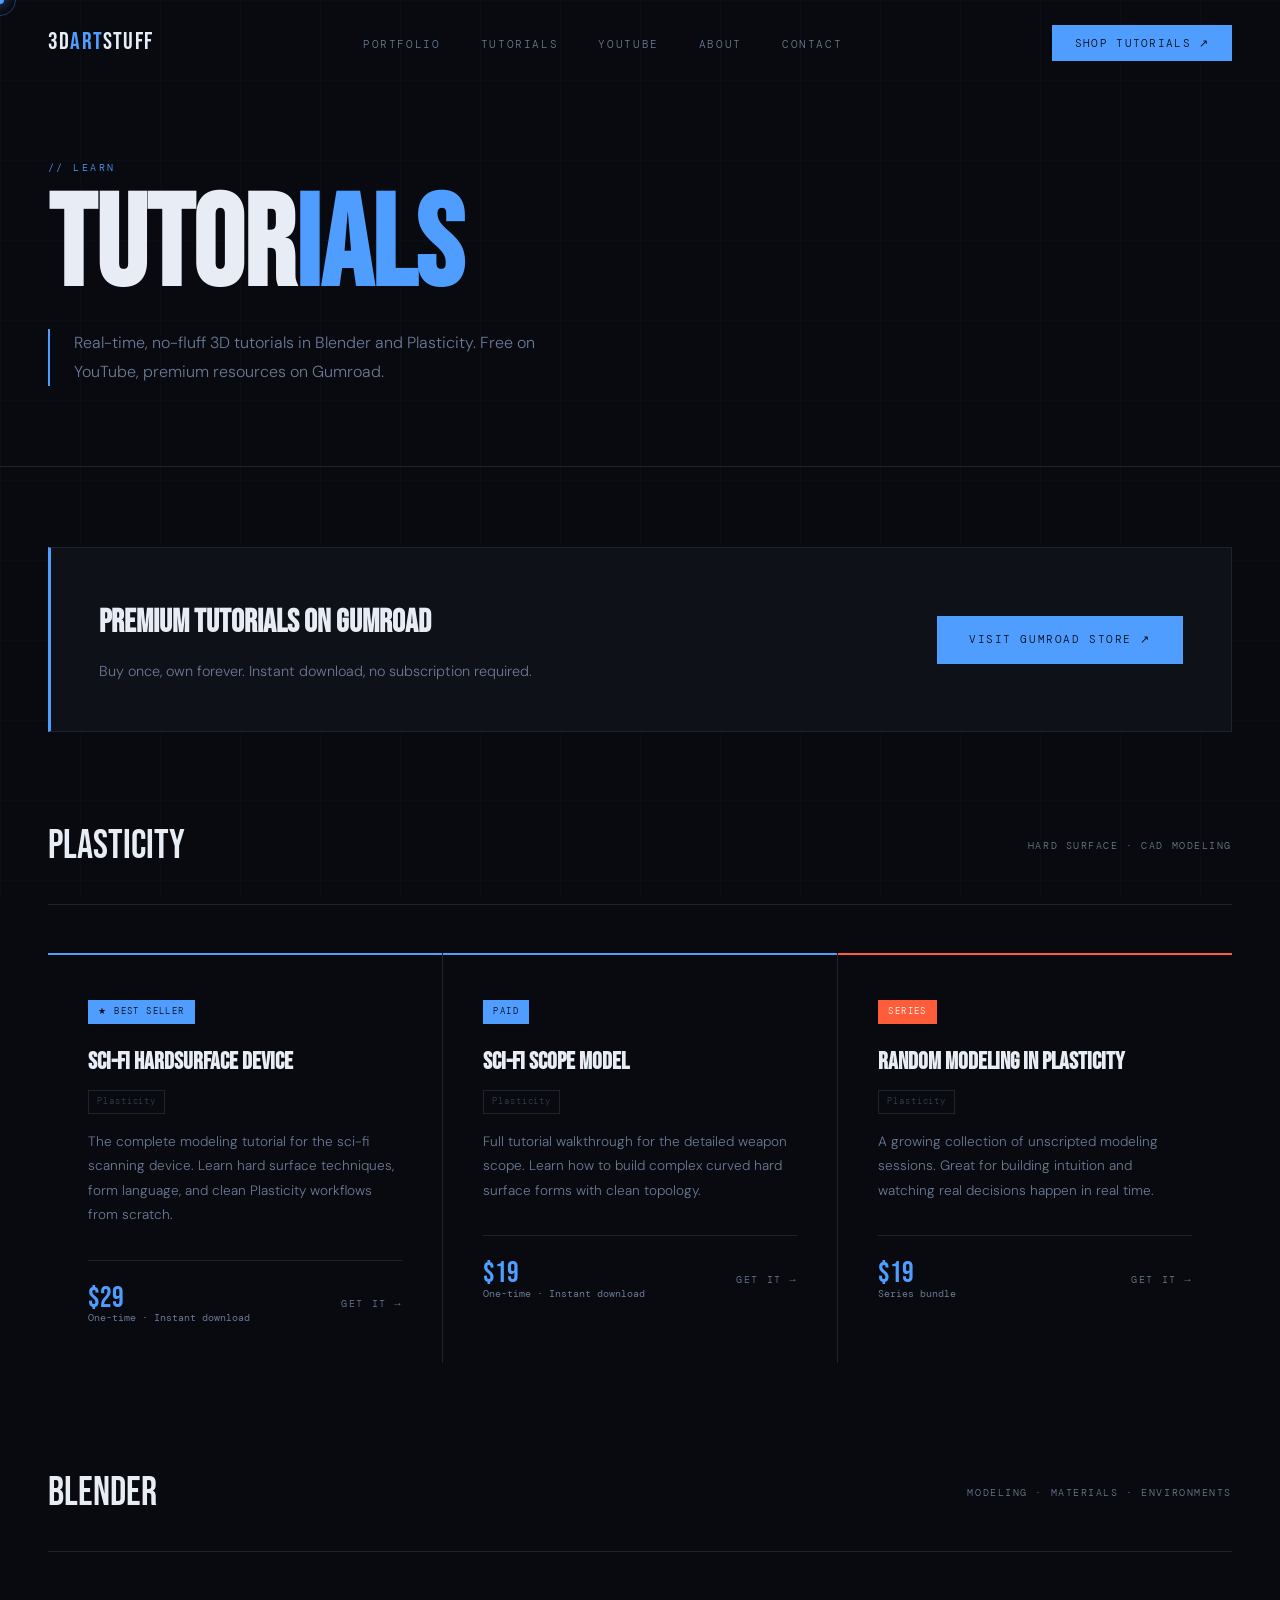
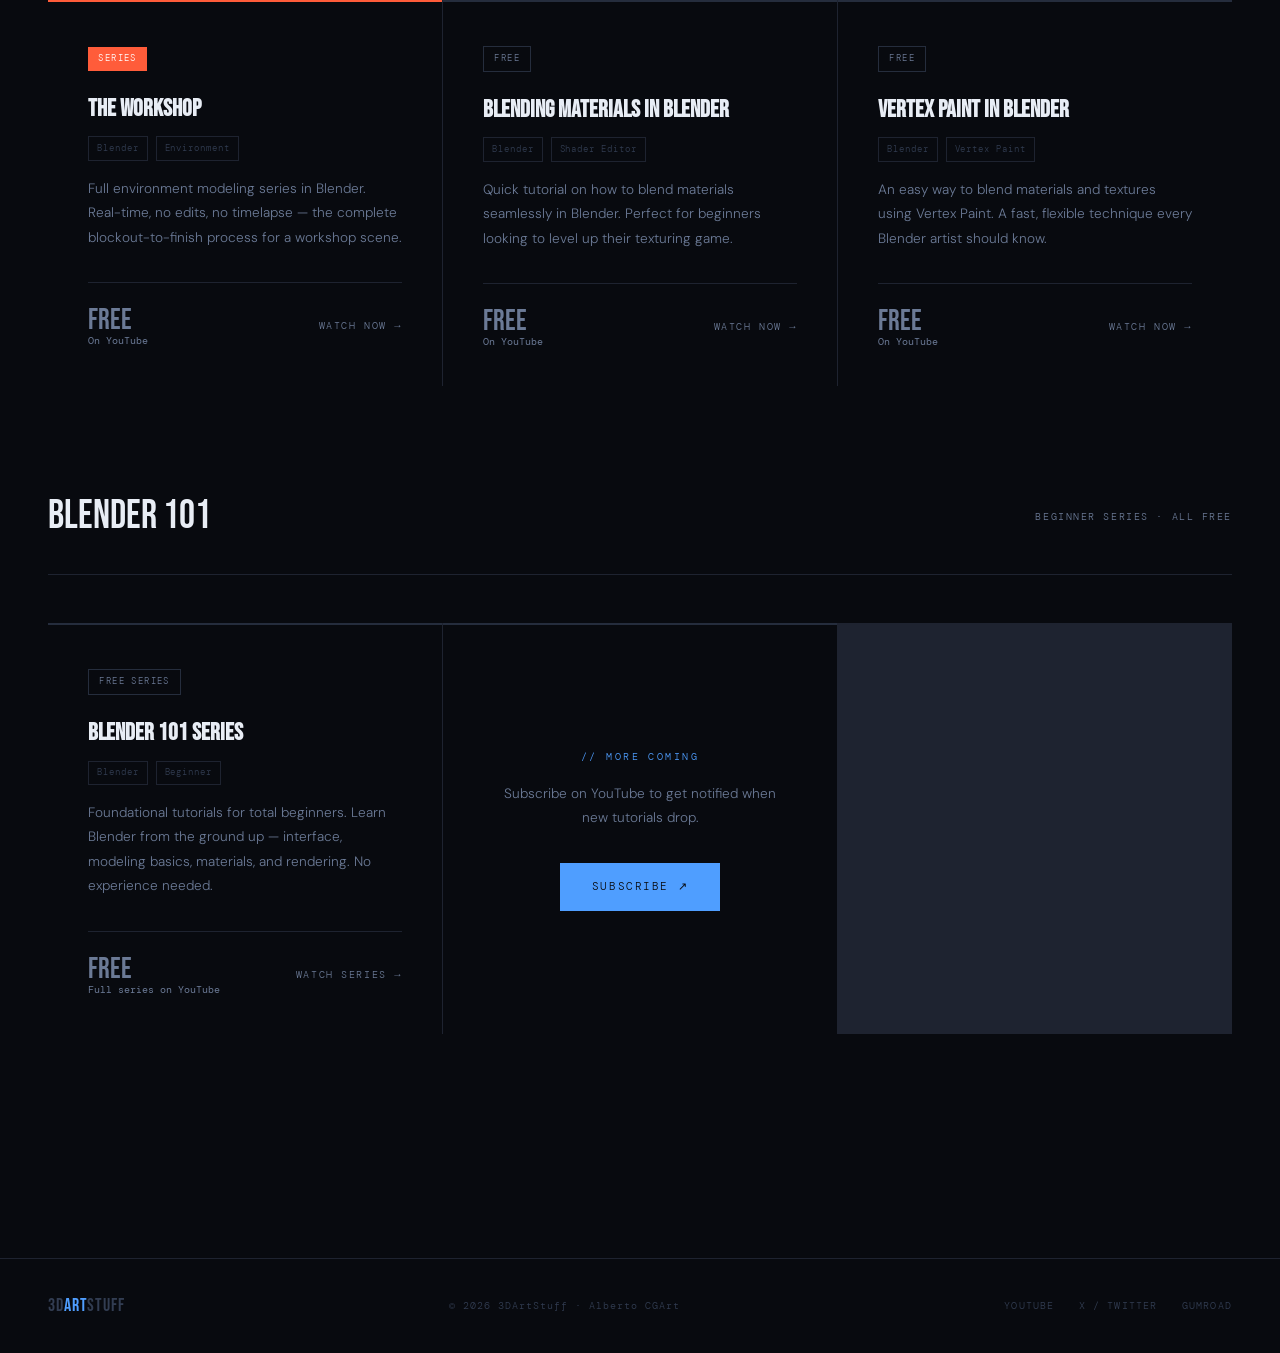
==== tutorials.html @ d5c93e33 "Add shared css, js and new pages" ====
<!DOCTYPE html>
<html lang="en">
<head>
  <meta charset="UTF-8" />
  <meta name="viewport" content="width=device-width, initial-scale=1.0"/>
  <title>Tutorials — 3DArtStuff</title>
  <meta name="description" content="Hard surface 3D tutorials in Blender and Plasticity by Alberto CGArt. Free and premium resources.">
  <link rel="preconnect" href="https://fonts.googleapis.com">
  <link href="https://fonts.googleapis.com/css2?family=Bebas+Neue&family=DM+Mono:wght@300;400;500&family=DM+Sans:ital,wght@0,300;0,400;0,500;1,300&display=swap" rel="stylesheet">
  <link rel="stylesheet" href="shared.css">
  <style>
    .tutorials-page { padding: 5rem 3rem 8rem; position: relative; z-index: 1; }

    .tut-section { margin-bottom: 6rem; }
    .tut-section-header {
      display: flex; align-items: center; justify-content: space-between;
      margin-bottom: 3rem;
      padding-bottom: 1.5rem;
      border-bottom: 1px solid var(--border);
    }
    .tut-section-title { font-family: var(--font-display); font-size: 2.5rem; color: var(--text); }
    .tut-section-sub { font-family: var(--font-mono); font-size: 0.65rem; letter-spacing: 0.15em; text-transform: uppercase; color: var(--text-muted); }

    .tut-grid {
      display: grid;
      grid-template-columns: repeat(3, 1fr);
      gap: 1px; background: var(--border);
    }
    .tut-card {
      background: var(--bg); padding: 2.5rem;
      position: relative; transition: background 0.2s;
      border-top: 2px solid transparent;
    }
    .tut-card:hover { background: var(--surface); }
    .tut-card.paid { border-top-color: var(--accent); }
    .tut-card.free-card { border-top-color: var(--border2); }
    .tut-card.series { border-top-color: var(--hot); }

    .t-badge { display: inline-flex; align-items: center; gap: 0.4rem; font-family: var(--font-mono); font-size: 0.58rem; letter-spacing: 0.15em; text-transform: uppercase; padding: 0.25rem 0.65rem; margin-bottom: 1.5rem; }
    .t-badge.paid-b { background: var(--accent); color: var(--bg); }
    .t-badge.free-b { border: 1px solid var(--border2); color: var(--text-muted); }
    .t-badge.series-b { background: var(--hot); color: #fff; }
    .t-badge.new-b { background: var(--surface2); color: var(--accent); border: 1px solid var(--accent); }

    .t-title { font-family: var(--font-display); font-size: 1.5rem; color: var(--text); line-height: 1.2; margin-bottom: 0.8rem; }
    .t-tools { display: flex; gap: 0.5rem; flex-wrap: wrap; margin-bottom: 1rem; }
    .t-tool { font-family: var(--font-mono); font-size: 0.58rem; letter-spacing: 0.1em; color: var(--text-dim); border: 1px solid var(--border); padding: 0.2rem 0.5rem; }
    .t-desc { font-size: 0.85rem; color: var(--text-muted); line-height: 1.8; margin-bottom: 2rem; }
    .t-footer { display: flex; align-items: center; justify-content: space-between; padding-top: 1.5rem; border-top: 1px solid var(--border); }
    .t-price { font-family: var(--font-display); font-size: 1.8rem; color: var(--accent); line-height: 1; }
    .t-price small { font-family: var(--font-mono); font-size: 0.6rem; color: var(--text-muted); display: block; font-weight: 400; }
    .t-price.free-price { color: var(--text-muted); }
    .t-link { font-family: var(--font-mono); font-size: 0.65rem; letter-spacing: 0.15em; text-transform: uppercase; color: var(--text-muted); text-decoration: none; transition: color 0.2s; }
    .t-link:hover { color: var(--accent); }

    /* Gumroad CTA banner */
    .gumroad-banner {
      background: var(--surface);
      border: 1px solid var(--border);
      border-left: 3px solid var(--accent);
      padding: 3rem;
      display: flex; align-items: center; justify-content: space-between;
      margin-bottom: 5rem;
      gap: 2rem;
    }
    .gumroad-banner-text h3 { font-family: var(--font-display); font-size: 2rem; color: var(--text); margin-bottom: 0.5rem; }
    .gumroad-banner-text p { font-size: 0.9rem; color: var(--text-muted); }

    @media (max-width: 900px) {
      .tutorials-page { padding: 3rem 1.5rem 5rem; }
      .tut-grid { grid-template-columns: 1fr; }
      .gumroad-banner { flex-direction: column; }
      .tut-section-header { flex-direction: column; align-items: flex-start; gap: 0.5rem; }
    }
  </style>
</head>
<body>
  <div class="cursor" id="cursor"></div>
  <div class="cursor-ring" id="cursorRing"></div>

  <div class="page-hero">
    <p class="section-tag">Learn</p>
    <h1 class="page-hero-title">Tutor<span>ials</span></h1>
    <p class="page-hero-desc">Real-time, no-fluff 3D tutorials in Blender and Plasticity. Free on YouTube, premium resources on Gumroad.</p>
  </div>

  <div class="tutorials-page">

    <!-- Gumroad Banner -->
    <div class="gumroad-banner reveal">
      <div class="gumroad-banner-text">
        <h3>Premium Tutorials on Gumroad</h3>
        <p>Buy once, own forever. Instant download, no subscription required.</p>
      </div>
      <a href="https://albertocgart.gumroad.com" target="_blank" class="btn-primary">Visit Gumroad Store ↗</a>
    </div>

    <!-- PLASTICITY -->
    <div class="tut-section">
      <div class="tut-section-header reveal">
        <span class="tut-section-title">Plasticity</span>
        <span class="tut-section-sub">Hard Surface · CAD Modeling</span>
      </div>
      <div class="tut-grid">
        <div class="tut-card paid reveal">
          <span class="t-badge paid-b">★ Best Seller</span>
          <h3 class="t-title">Sci-Fi HardSurface Device</h3>
          <div class="t-tools"><span class="t-tool">Plasticity</span></div>
          <p class="t-desc">The complete modeling tutorial for the sci-fi scanning device. Learn hard surface techniques, form language, and clean Plasticity workflows from scratch.</p>
          <div class="t-footer">
            <div class="t-price">$29<small>One-time · Instant download</small></div>
            <a href="https://albertocgart.gumroad.com" target="_blank" class="t-link">Get it →</a>
          </div>
        </div>
        <div class="tut-card paid reveal">
          <span class="t-badge paid-b">Paid</span>
          <h3 class="t-title">Sci-Fi Scope Model</h3>
          <div class="t-tools"><span class="t-tool">Plasticity</span></div>
          <p class="t-desc">Full tutorial walkthrough for the detailed weapon scope. Learn how to build complex curved hard surface forms with clean topology.</p>
          <div class="t-footer">
            <div class="t-price">$19<small>One-time · Instant download</small></div>
            <a href="https://albertocgart.gumroad.com" target="_blank" class="t-link">Get it →</a>
          </div>
        </div>
        <div class="tut-card series reveal">
          <span class="t-badge series-b">Series</span>
          <h3 class="t-title">Random Modeling in Plasticity</h3>
          <div class="t-tools"><span class="t-tool">Plasticity</span></div>
          <p class="t-desc">A growing collection of unscripted modeling sessions. Great for building intuition and watching real decisions happen in real time.</p>
          <div class="t-footer">
            <div class="t-price">$19<small>Series bundle</small></div>
            <a href="https://albertocgart.gumroad.com" target="_blank" class="t-link">Get it →</a>
          </div>
        </div>
      </div>
    </div>

    <!-- BLENDER -->
    <div class="tut-section">
      <div class="tut-section-header reveal">
        <span class="tut-section-title">Blender</span>
        <span class="tut-section-sub">Modeling · Materials · Environments</span>
      </div>
      <div class="tut-grid">
        <div class="tut-card series reveal">
          <span class="t-badge series-b">Series</span>
          <h3 class="t-title">The Workshop</h3>
          <div class="t-tools"><span class="t-tool">Blender</span><span class="t-tool">Environment</span></div>
          <p class="t-desc">Full environment modeling series in Blender. Real-time, no edits, no timelapse — the complete blockout-to-finish process for a workshop scene.</p>
          <div class="t-footer">
            <div class="t-price free-price">Free<small>On YouTube</small></div>
            <a href="https://www.youtube.com/@AlbertoCGArt" target="_blank" class="t-link">Watch Now →</a>
          </div>
        </div>
        <div class="tut-card free-card reveal">
          <span class="t-badge free-b">Free</span>
          <h3 class="t-title">Blending Materials in Blender</h3>
          <div class="t-tools"><span class="t-tool">Blender</span><span class="t-tool">Shader Editor</span></div>
          <p class="t-desc">Quick tutorial on how to blend materials seamlessly in Blender. Perfect for beginners looking to level up their texturing game.</p>
          <div class="t-footer">
            <div class="t-price free-price">Free<small>On YouTube</small></div>
            <a href="https://www.youtube.com/@AlbertoCGArt" target="_blank" class="t-link">Watch Now →</a>
          </div>
        </div>
        <div class="tut-card free-card reveal">
          <span class="t-badge free-b">Free</span>
          <h3 class="t-title">Vertex Paint in Blender</h3>
          <div class="t-tools"><span class="t-tool">Blender</span><span class="t-tool">Vertex Paint</span></div>
          <p class="t-desc">An easy way to blend materials and textures using Vertex Paint. A fast, flexible technique every Blender artist should know.</p>
          <div class="t-footer">
            <div class="t-price free-price">Free<small>On YouTube</small></div>
            <a href="https://www.youtube.com/@AlbertoCGArt" target="_blank" class="t-link">Watch Now →</a>
          </div>
        </div>
      </div>
    </div>

    <!-- BLENDER 101 -->
    <div class="tut-section">
      <div class="tut-section-header reveal">
        <span class="tut-section-title">Blender 101</span>
        <span class="tut-section-sub">Beginner Series · All Free</span>
      </div>
      <div class="tut-grid">
        <div class="tut-card free-card reveal">
          <span class="t-badge free-b">Free Series</span>
          <h3 class="t-title">Blender 101 Series</h3>
          <div class="t-tools"><span class="t-tool">Blender</span><span class="t-tool">Beginner</span></div>
          <p class="t-desc">Foundational tutorials for total beginners. Learn Blender from the ground up — interface, modeling basics, materials, and rendering. No experience needed.</p>
          <div class="t-footer">
            <div class="t-price free-price">Free<small>Full series on YouTube</small></div>
            <a href="https://www.youtube.com/@AlbertoCGArt" target="_blank" class="t-link">Watch Series →</a>
          </div>
        </div>
        <div class="tut-card free-card reveal" style="display:flex;flex-direction:column;justify-content:center;align-items:center;text-align:center;padding:3rem;">
          <p class="section-tag" style="margin-bottom:1rem;">More coming</p>
          <p style="font-size:0.85rem;color:var(--text-muted);line-height:1.8;margin-bottom:2rem;">Subscribe on YouTube to get notified when new tutorials drop.</p>
          <a href="https://www.youtube.com/@AlbertoCGArt" target="_blank" class="btn-primary">Subscribe ↗</a>
        </div>
        <div class="tut-card free-card reveal" style="display:flex;flex-direction:column;justify-content:center;align-items:center;text-align:center;padding:3rem;">
          <p class="section-tag" style="margin-bottom:1rem;">Premium Resources</p>
          <p style="font-size:0.85rem;color:var(--text-muted);line-height:1.8;margin-bottom:2rem;">Buy once, own forever. All premium tutorials live on Gumroad.</p>
          <a href="https://albertocgart.gumroad.com" target="_blank" class="btn-ghost">Shop Gumroad ↗</a>
        </div>
      </div>
    </div>

  </div>

  <script src="shared.js"></script>
</body>
</html>
---- shared.css ----
*, *::before, *::after { box-sizing: border-box; margin: 0; padding: 0; }

:root {
  --bg: #080a0f;
  --surface: #0e1118;
  --surface2: #141820;
  --border: #1e2330;
  --border2: #252d3d;
  --accent: #4f9eff;
  --accent2: #2a7de0;
  --accent-glow: rgba(79,158,255,0.15);
  --hot: #ff5c3a;
  --text: #e8edf5;
  --text-muted: #6b7a96;
  --text-dim: #323d52;
  --font-display: 'Bebas Neue', 'Arial Black', sans-serif;
  --font-mono: 'DM Mono', monospace;
  --font-body: 'DM Sans', sans-serif;
}

html { scroll-behavior: smooth; }

body {
  background: var(--bg);
  color: var(--text);
  font-family: var(--font-body);
  font-weight: 300;
  line-height: 1.7;
  overflow-x: hidden;
  cursor: none;
}

/* Cursor */
.cursor {
  width: 8px; height: 8px;
  background: var(--accent);
  border-radius: 50%;
  position: fixed; pointer-events: none;
  z-index: 9999;
  transform: translate(-50%, -50%);
  box-shadow: 0 0 12px var(--accent);
}
.cursor-ring {
  width: 32px; height: 32px;
  border: 1px solid rgba(79,158,255,0.35);
  border-radius: 50%;
  position: fixed; pointer-events: none;
  z-index: 9998;
  transform: translate(-50%, -50%);
  transition: left 0.1s ease, top 0.1s ease;
}

/* Grid bg */
body::after {
  content: '';
  position: fixed; inset: 0;
  background-image:
    linear-gradient(rgba(79,158,255,0.03) 1px, transparent 1px),
    linear-gradient(90deg, rgba(79,158,255,0.03) 1px, transparent 1px);
  background-size: 80px 80px;
  pointer-events: none; z-index: 0;
}

/* NAV */
nav {
  position: fixed; top: 0; left: 0; right: 0; z-index: 100;
  display: flex; align-items: center; justify-content: space-between;
  padding: 1.4rem 3rem;
  transition: background 0.3s, border-color 0.3s;
  border-bottom: 1px solid transparent;
}
nav.scrolled {
  background: rgba(8,10,15,0.9);
  backdrop-filter: blur(20px);
  border-color: var(--border);
}
.nav-logo {
  font-family: var(--font-display);
  font-size: 1.5rem;
  letter-spacing: 0.05em;
  color: var(--text);
  text-decoration: none;
}
.nav-logo span { color: var(--accent); }
.nav-links { display: flex; gap: 2.5rem; list-style: none; }
.nav-links a {
  font-family: var(--font-mono);
  font-size: 0.68rem;
  letter-spacing: 0.15em;
  text-transform: uppercase;
  color: var(--text-muted);
  text-decoration: none;
  transition: color 0.2s;
}
.nav-links a:hover { color: var(--accent); }
.nav-cta {
  font-family: var(--font-mono);
  font-size: 0.68rem;
  letter-spacing: 0.12em;
  text-transform: uppercase;
  color: var(--bg);
  background: var(--accent);
  padding: 0.55rem 1.4rem;
  text-decoration: none;
  transition: background 0.2s, box-shadow 0.2s;
}
.nav-cta:hover { background: var(--accent2); box-shadow: 0 0 20px var(--accent-glow); }

/* FOOTER */
footer {
  padding: 2rem 3rem;
  display: flex;
  align-items: center;
  justify-content: space-between;
  border-top: 1px solid var(--border);
  position: relative; z-index: 1;
}
.footer-brand {
  font-family: var(--font-display);
  font-size: 1.1rem;
  color: var(--text-dim);
  letter-spacing: 0.05em;
}
.footer-brand span { color: var(--accent); }
.footer-copy {
  font-family: var(--font-mono);
  font-size: 0.62rem;
  letter-spacing: 0.1em;
  color: var(--text-dim);
}
.footer-socials { display: flex; gap: 1.5rem; }
.footer-social {
  font-family: var(--font-mono);
  font-size: 0.62rem;
  letter-spacing: 0.12em;
  text-transform: uppercase;
  color: var(--text-dim);
  text-decoration: none;
  transition: color 0.2s;
}
.footer-social:hover { color: var(--accent); }

/* SHARED BUTTONS */
.btn-primary {
  display: inline-block;
  font-family: var(--font-mono);
  font-size: 0.7rem;
  letter-spacing: 0.14em;
  text-transform: uppercase;
  color: var(--bg);
  background: var(--accent);
  padding: 0.9rem 2rem;
  text-decoration: none;
  transition: background 0.2s, box-shadow 0.2s;
  cursor: none;
}
.btn-primary:hover { background: var(--accent2); box-shadow: 0 0 24px var(--accent-glow); }
.btn-ghost {
  display: inline-block;
  font-family: var(--font-mono);
  font-size: 0.7rem;
  letter-spacing: 0.14em;
  text-transform: uppercase;
  color: var(--text-muted);
  border: 1px solid var(--border2);
  padding: 0.9rem 2rem;
  text-decoration: none;
  transition: border-color 0.2s, color 0.2s;
  cursor: none;
}
.btn-ghost:hover { border-color: var(--accent); color: var(--accent); }

/* SHARED SECTION LABELS */
.section-tag {
  font-family: var(--font-mono);
  font-size: 0.62rem;
  letter-spacing: 0.25em;
  text-transform: uppercase;
  color: var(--accent);
  margin-bottom: 0.8rem;
}
.section-tag::before { content: '// '; }
.section-heading {
  font-family: var(--font-display);
  font-size: clamp(3rem, 6vw, 6rem);
  line-height: 0.9;
  color: var(--text);
  margin-bottom: 1rem;
}

/* PAGE HERO (inner pages) */
.page-hero {
  padding: 10rem 3rem 5rem;
  border-bottom: 1px solid var(--border);
  position: relative; z-index: 1;
}
.page-hero-title {
  font-family: var(--font-display);
  font-size: clamp(4rem, 10vw, 10rem);
  line-height: 0.9;
  color: var(--text);
  margin-bottom: 1.5rem;
}
.page-hero-title span { color: var(--accent); }
.page-hero-desc {
  font-size: 1rem;
  color: var(--text-muted);
  max-width: 500px;
  line-height: 1.8;
  border-left: 2px solid var(--accent);
  padding-left: 1.5rem;
}

/* REVEAL */
.reveal {
  opacity: 0; transform: translateY(24px);
  transition: opacity 0.65s ease, transform 0.65s ease;
}
.reveal.visible { opacity: 1; transform: none; }

/* RESPONSIVE */
@media (max-width: 900px) {
  nav { padding: 1.2rem 1.5rem; }
  .nav-links { display: none; }
  footer { padding: 1.5rem; flex-direction: column; gap: 1rem; text-align: center; }
  .page-hero { padding: 8rem 1.5rem 3rem; }
}
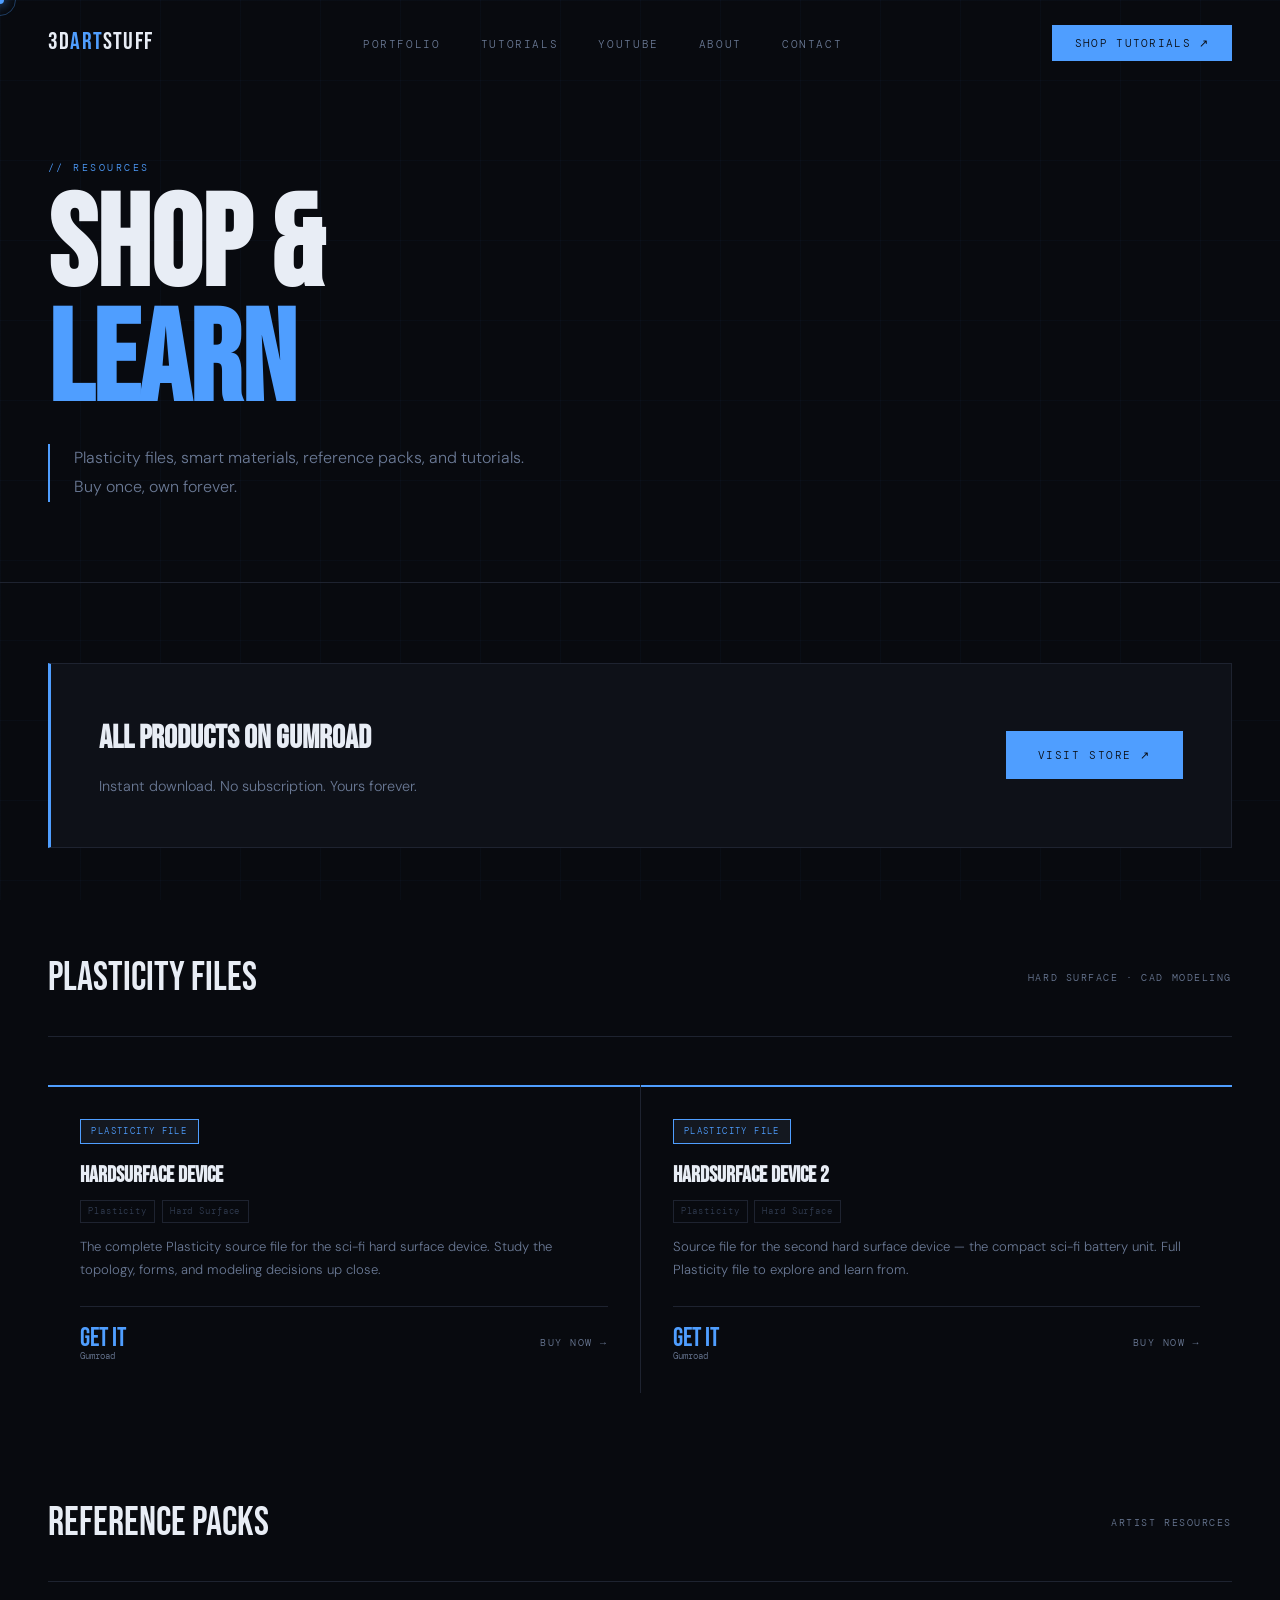
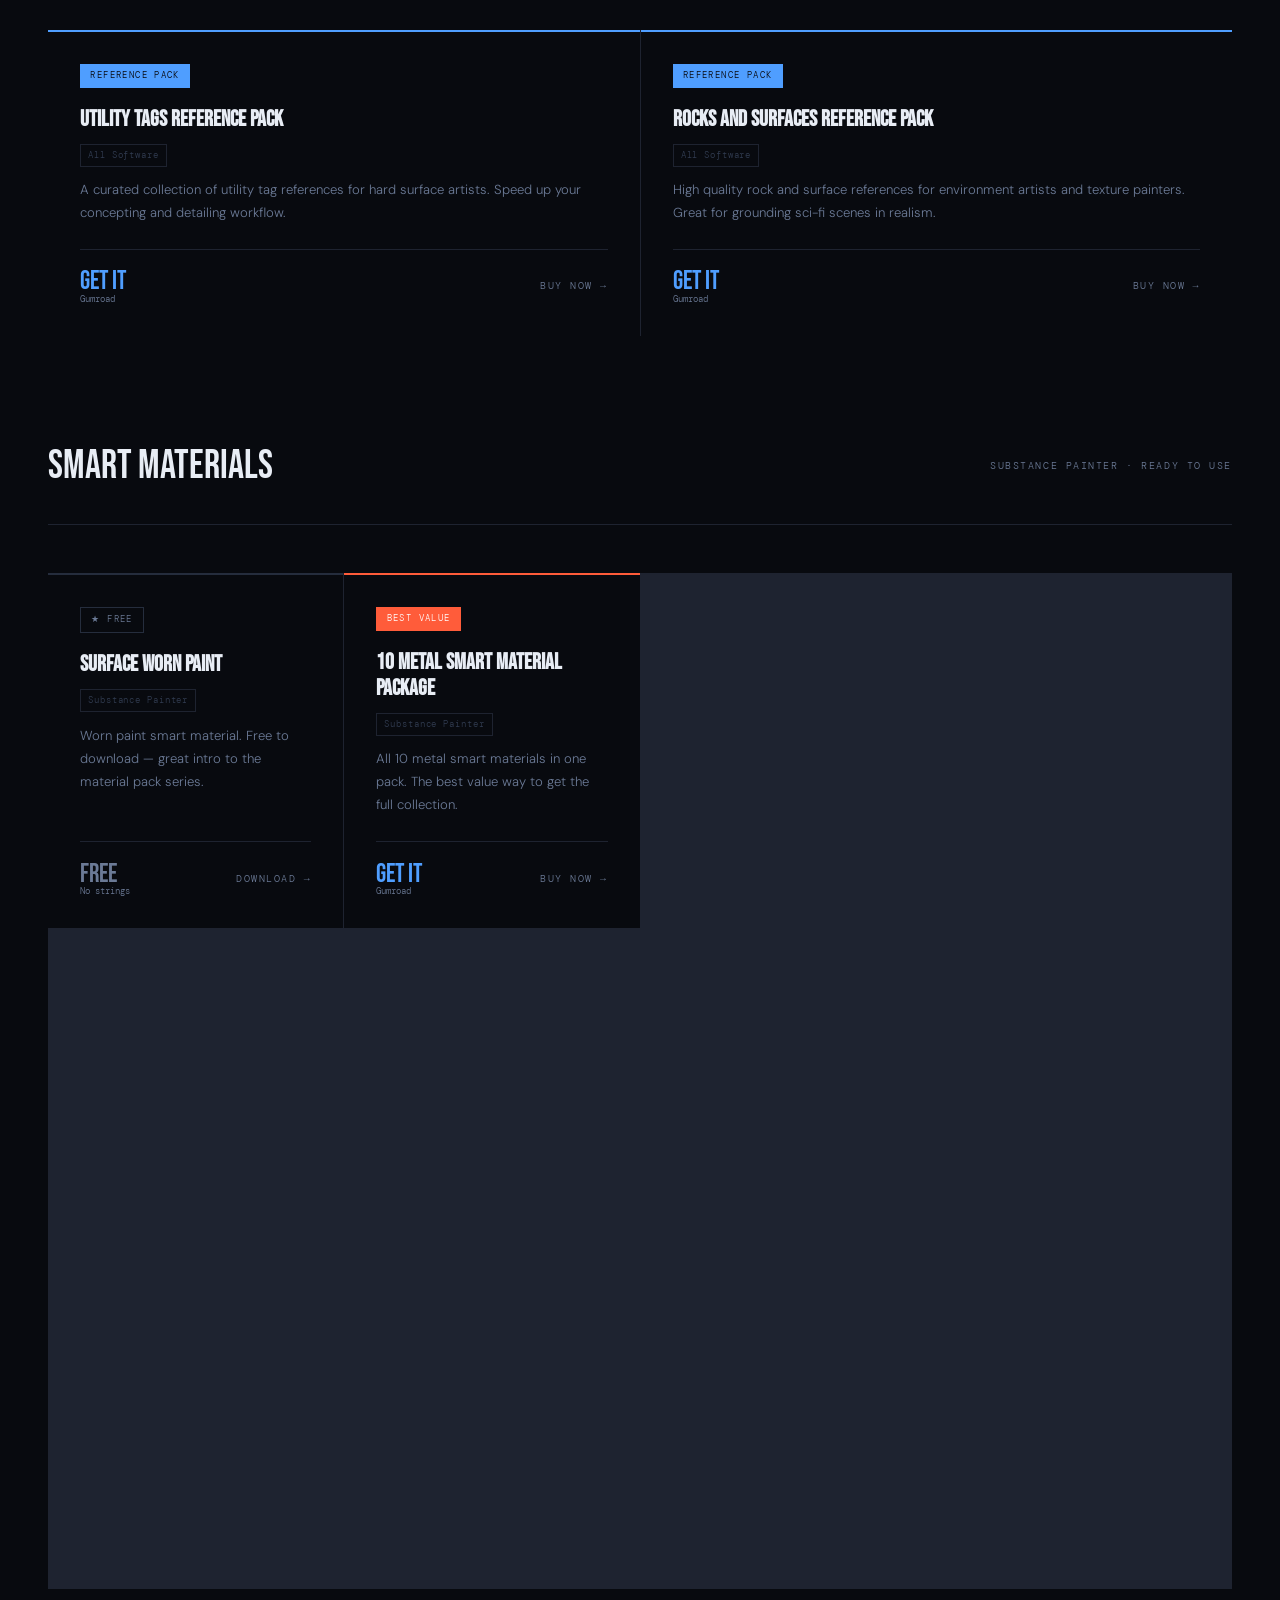
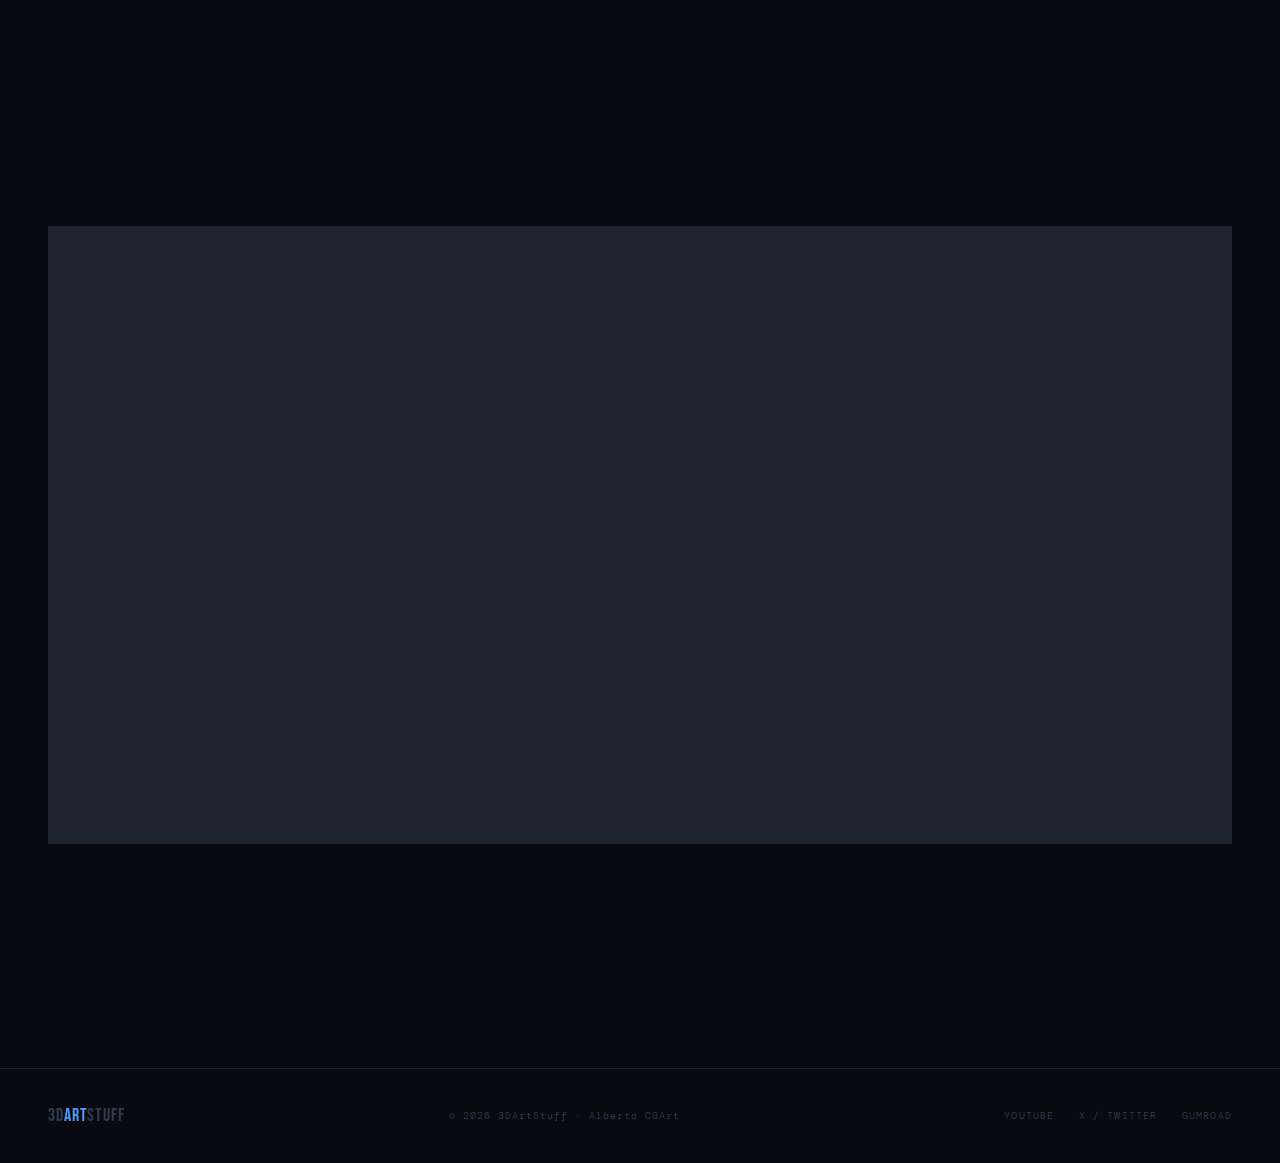
==== commit a1a488a5: "Update tutorials with all real Gumroad products" ====
--- a/tutorials.html
+++ b/tutorials.html
@@ -3,72 +3,77 @@
 <head>
   <meta charset="UTF-8" />
   <meta name="viewport" content="width=device-width, initial-scale=1.0"/>
-  <title>Tutorials — 3DArtStuff</title>
-  <meta name="description" content="Hard surface 3D tutorials in Blender and Plasticity by Alberto CGArt. Free and premium resources.">
+  <title>Tutorials & Resources — 3DArtStuff</title>
+  <meta name="description" content="Hard surface 3D tutorials, smart materials, and reference packs by Alberto CGArt. Blender, Plasticity, Substance Painter resources.">
   <link rel="preconnect" href="https://fonts.googleapis.com">
   <link href="https://fonts.googleapis.com/css2?family=Bebas+Neue&family=DM+Mono:wght@300;400;500&family=DM+Sans:ital,wght@0,300;0,400;0,500;1,300&display=swap" rel="stylesheet">
   <link rel="stylesheet" href="shared.css">
   <style>
     .tutorials-page { padding: 5rem 3rem 8rem; position: relative; z-index: 1; }
 
+    .gumroad-banner {
+      background: var(--surface); border: 1px solid var(--border);
+      border-left: 3px solid var(--accent); padding: 3rem;
+      display: flex; align-items: center; justify-content: space-between;
+      margin-bottom: 6rem; gap: 2rem;
+    }
+    .gumroad-banner h3 { font-family: var(--font-display); font-size: 2rem; color: var(--text); margin-bottom: 0.5rem; }
+    .gumroad-banner p { font-size: 0.9rem; color: var(--text-muted); }
+
     .tut-section { margin-bottom: 6rem; }
     .tut-section-header {
       display: flex; align-items: center; justify-content: space-between;
-      margin-bottom: 3rem;
-      padding-bottom: 1.5rem;
+      margin-bottom: 3rem; padding-bottom: 1.5rem;
       border-bottom: 1px solid var(--border);
     }
     .tut-section-title { font-family: var(--font-display); font-size: 2.5rem; color: var(--text); }
     .tut-section-sub { font-family: var(--font-mono); font-size: 0.65rem; letter-spacing: 0.15em; text-transform: uppercase; color: var(--text-muted); }
 
-    .tut-grid {
-      display: grid;
-      grid-template-columns: repeat(3, 1fr);
-      gap: 1px; background: var(--border);
-    }
+    .tut-grid { display: grid; grid-template-columns: repeat(3, 1fr); gap: 1px; background: var(--border); }
+    .tut-grid-2 { grid-template-columns: repeat(2, 1fr); }
+    .tut-grid-4 { grid-template-columns: repeat(4, 1fr); }
+
     .tut-card {
-      background: var(--bg); padding: 2.5rem;
+      background: var(--bg); padding: 2rem;
       position: relative; transition: background 0.2s;
       border-top: 2px solid transparent;
+      display: flex; flex-direction: column;
     }
     .tut-card:hover { background: var(--surface); }
-    .tut-card.paid { border-top-color: var(--accent); }
-    .tut-card.free-card { border-top-color: var(--border2); }
-    .tut-card.series { border-top-color: var(--hot); }
-
-    .t-badge { display: inline-flex; align-items: center; gap: 0.4rem; font-family: var(--font-mono); font-size: 0.58rem; letter-spacing: 0.15em; text-transform: uppercase; padding: 0.25rem 0.65rem; margin-bottom: 1.5rem; }
-    .t-badge.paid-b { background: var(--accent); color: var(--bg); }
-    .t-badge.free-b { border: 1px solid var(--border2); color: var(--text-muted); }
-    .t-badge.series-b { background: var(--hot); color: #fff; }
-    .t-badge.new-b { background: var(--surface2); color: var(--accent); border: 1px solid var(--accent); }
-
-    .t-title { font-family: var(--font-display); font-size: 1.5rem; color: var(--text); line-height: 1.2; margin-bottom: 0.8rem; }
-    .t-tools { display: flex; gap: 0.5rem; flex-wrap: wrap; margin-bottom: 1rem; }
-    .t-tool { font-family: var(--font-mono); font-size: 0.58rem; letter-spacing: 0.1em; color: var(--text-dim); border: 1px solid var(--border); padding: 0.2rem 0.5rem; }
-    .t-desc { font-size: 0.85rem; color: var(--text-muted); line-height: 1.8; margin-bottom: 2rem; }
-    .t-footer { display: flex; align-items: center; justify-content: space-between; padding-top: 1.5rem; border-top: 1px solid var(--border); }
-    .t-price { font-family: var(--font-display); font-size: 1.8rem; color: var(--accent); line-height: 1; }
-    .t-price small { font-family: var(--font-mono); font-size: 0.6rem; color: var(--text-muted); display: block; font-weight: 400; }
-    .t-price.free-price { color: var(--text-muted); }
-    .t-link { font-family: var(--font-mono); font-size: 0.65rem; letter-spacing: 0.15em; text-transform: uppercase; color: var(--text-muted); text-decoration: none; transition: color 0.2s; }
+    .tut-card.is-paid { border-top-color: var(--accent); }
+    .tut-card.is-free { border-top-color: var(--border2); }
+    .tut-card.is-bundle { border-top-color: var(--hot); }
+
+    .t-badge {
+      display: inline-flex; align-items: center;
+      font-family: var(--font-mono); font-size: 0.58rem;
+      letter-spacing: 0.15em; text-transform: uppercase;
+      padding: 0.25rem 0.65rem; margin-bottom: 1.2rem; width: fit-content;
+    }
+    .t-badge.paid { background: var(--accent); color: var(--bg); }
+    .t-badge.free { border: 1px solid var(--border2); color: var(--text-muted); }
+    .t-badge.bundle { background: var(--hot); color: #fff; }
+    .t-badge.file { background: var(--surface2); color: var(--accent); border: 1px solid var(--accent); }
+
+    .t-title { font-family: var(--font-display); font-size: 1.4rem; color: var(--text); line-height: 1.15; margin-bottom: 0.7rem; }
+    .t-tools { display: flex; gap: 0.4rem; flex-wrap: wrap; margin-bottom: 0.8rem; }
+    .t-tool { font-family: var(--font-mono); font-size: 0.55rem; letter-spacing: 0.1em; color: var(--text-dim); border: 1px solid var(--border); padding: 0.18rem 0.45rem; }
+    .t-desc { font-size: 0.82rem; color: var(--text-muted); line-height: 1.75; margin-bottom: 1.5rem; flex: 1; }
+
+    .t-footer { display: flex; align-items: center; justify-content: space-between; padding-top: 1.2rem; border-top: 1px solid var(--border); margin-top: auto; }
+    .t-price { font-family: var(--font-display); font-size: 1.6rem; color: var(--accent); line-height: 1; }
+    .t-price small { font-family: var(--font-mono); font-size: 0.58rem; color: var(--text-muted); display: block; }
+    .t-price.is-free-price { color: var(--text-muted); }
+    .t-link { font-family: var(--font-mono); font-size: 0.62rem; letter-spacing: 0.15em; text-transform: uppercase; color: var(--text-muted); text-decoration: none; transition: color 0.2s; }
     .t-link:hover { color: var(--accent); }
 
-    /* Gumroad CTA banner */
-    .gumroad-banner {
-      background: var(--surface);
-      border: 1px solid var(--border);
-      border-left: 3px solid var(--accent);
-      padding: 3rem;
-      display: flex; align-items: center; justify-content: space-between;
-      margin-bottom: 5rem;
-      gap: 2rem;
-    }
-    .gumroad-banner-text h3 { font-family: var(--font-display); font-size: 2rem; color: var(--text); margin-bottom: 0.5rem; }
-    .gumroad-banner-text p { font-size: 0.9rem; color: var(--text-muted); }
-
+    .cta-card { background: var(--surface); padding: 3rem 2rem; display: flex; flex-direction: column; align-items: center; justify-content: center; text-align: center; gap: 1.5rem; }
+    .cta-card p { font-size: 0.85rem; color: var(--text-muted); line-height: 1.8; max-width: 220px; }
+
+    @media (max-width: 1100px) { .tut-grid-4 { grid-template-columns: repeat(2, 1fr); } }
     @media (max-width: 900px) {
       .tutorials-page { padding: 3rem 1.5rem 5rem; }
-      .tut-grid { grid-template-columns: 1fr; }
+      .tut-grid, .tut-grid-2, .tut-grid-4 { grid-template-columns: 1fr; }
       .gumroad-banner { flex-direction: column; }
       .tut-section-header { flex-direction: column; align-items: flex-start; gap: 0.5rem; }
     }
@@ -79,128 +84,247 @@
   <div class="cursor-ring" id="cursorRing"></div>
 
   <div class="page-hero">
-    <p class="section-tag">Learn</p>
-    <h1 class="page-hero-title">Tutor<span>ials</span></h1>
-    <p class="page-hero-desc">Real-time, no-fluff 3D tutorials in Blender and Plasticity. Free on YouTube, premium resources on Gumroad.</p>
+    <p class="section-tag">Resources</p>
+    <h1 class="page-hero-title">Shop &<br><span>Learn</span></h1>
+    <p class="page-hero-desc">Plasticity files, smart materials, reference packs, and tutorials. Buy once, own forever.</p>
   </div>
 
   <div class="tutorials-page">
 
-    <!-- Gumroad Banner -->
     <div class="gumroad-banner reveal">
-      <div class="gumroad-banner-text">
-        <h3>Premium Tutorials on Gumroad</h3>
-        <p>Buy once, own forever. Instant download, no subscription required.</p>
-      </div>
-      <a href="https://albertocgart.gumroad.com" target="_blank" class="btn-primary">Visit Gumroad Store ↗</a>
-    </div>
-
-    <!-- PLASTICITY -->
+      <div>
+        <h3>All Products on Gumroad</h3>
+        <p>Instant download. No subscription. Yours forever.</p>
+      </div>
+      <a href="https://albertocgart.gumroad.com" target="_blank" class="btn-primary">Visit Store ↗</a>
+    </div>
+
+    <!-- PLASTICITY FILES -->
     <div class="tut-section">
       <div class="tut-section-header reveal">
-        <span class="tut-section-title">Plasticity</span>
+        <span class="tut-section-title">Plasticity Files</span>
         <span class="tut-section-sub">Hard Surface · CAD Modeling</span>
       </div>
+      <div class="tut-grid tut-grid-2">
+        <div class="tut-card is-paid reveal">
+          <span class="t-badge file">Plasticity File</span>
+          <h3 class="t-title">HardSurface Device</h3>
+          <div class="t-tools"><span class="t-tool">Plasticity</span><span class="t-tool">Hard Surface</span></div>
+          <p class="t-desc">The complete Plasticity source file for the sci-fi hard surface device. Study the topology, forms, and modeling decisions up close.</p>
+          <div class="t-footer">
+            <div class="t-price">Get it<small>Gumroad</small></div>
+            <a href="https://albertocgart.gumroad.com/l/achsdp1" target="_blank" class="t-link">Buy Now →</a>
+          </div>
+        </div>
+        <div class="tut-card is-paid reveal">
+          <span class="t-badge file">Plasticity File</span>
+          <h3 class="t-title">HardSurface Device 2</h3>
+          <div class="t-tools"><span class="t-tool">Plasticity</span><span class="t-tool">Hard Surface</span></div>
+          <p class="t-desc">Source file for the second hard surface device — the compact sci-fi battery unit. Full Plasticity file to explore and learn from.</p>
+          <div class="t-footer">
+            <div class="t-price">Get it<small>Gumroad</small></div>
+            <a href="https://albertocgart.gumroad.com/l/achsdp2" target="_blank" class="t-link">Buy Now →</a>
+          </div>
+        </div>
+      </div>
+    </div>
+
+    <!-- REFERENCE PACKS -->
+    <div class="tut-section">
+      <div class="tut-section-header reveal">
+        <span class="tut-section-title">Reference Packs</span>
+        <span class="tut-section-sub">Artist Resources</span>
+      </div>
+      <div class="tut-grid tut-grid-2">
+        <div class="tut-card is-paid reveal">
+          <span class="t-badge paid">Reference Pack</span>
+          <h3 class="t-title">Utility Tags Reference Pack</h3>
+          <div class="t-tools"><span class="t-tool">All Software</span></div>
+          <p class="t-desc">A curated collection of utility tag references for hard surface artists. Speed up your concepting and detailing workflow.</p>
+          <div class="t-footer">
+            <div class="t-price">Get it<small>Gumroad</small></div>
+            <a href="https://albertocgart.gumroad.com/l/qebcT" target="_blank" class="t-link">Buy Now →</a>
+          </div>
+        </div>
+        <div class="tut-card is-paid reveal">
+          <span class="t-badge paid">Reference Pack</span>
+          <h3 class="t-title">Rocks and Surfaces Reference Pack</h3>
+          <div class="t-tools"><span class="t-tool">All Software</span></div>
+          <p class="t-desc">High quality rock and surface references for environment artists and texture painters. Great for grounding sci-fi scenes in realism.</p>
+          <div class="t-footer">
+            <div class="t-price">Get it<small>Gumroad</small></div>
+            <a href="https://albertocgart.gumroad.com/l/fXULH" target="_blank" class="t-link">Buy Now →</a>
+          </div>
+        </div>
+      </div>
+    </div>
+
+    <!-- SMART MATERIALS -->
+    <div class="tut-section">
+      <div class="tut-section-header reveal">
+        <span class="tut-section-title">Smart Materials</span>
+        <span class="tut-section-sub">Substance Painter · Ready to Use</span>
+      </div>
+      <div class="tut-grid tut-grid-4">
+        <div class="tut-card is-free reveal">
+          <span class="t-badge free">★ Free</span>
+          <h3 class="t-title">Surface Worn Paint</h3>
+          <div class="t-tools"><span class="t-tool">Substance Painter</span></div>
+          <p class="t-desc">Worn paint smart material. Free to download — great intro to the material pack series.</p>
+          <div class="t-footer">
+            <div class="t-price is-free-price">Free<small>No strings</small></div>
+            <a href="https://albertocgart.gumroad.com/l/MqdZS" target="_blank" class="t-link">Download →</a>
+          </div>
+        </div>
+        <div class="tut-card is-bundle reveal">
+          <span class="t-badge bundle">Best Value</span>
+          <h3 class="t-title">10 Metal Smart Material Package</h3>
+          <div class="t-tools"><span class="t-tool">Substance Painter</span></div>
+          <p class="t-desc">All 10 metal smart materials in one pack. The best value way to get the full collection.</p>
+          <div class="t-footer">
+            <div class="t-price">Get it<small>Gumroad</small></div>
+            <a href="https://albertocgart.gumroad.com/l/dXatF" target="_blank" class="t-link">Buy Now →</a>
+          </div>
+        </div>
+        <div class="tut-card is-paid reveal">
+          <span class="t-badge paid">Smart Material</span>
+          <h3 class="t-title">Damaged Metal 1</h3>
+          <div class="t-tools"><span class="t-tool">Substance Painter</span></div>
+          <p class="t-desc">Realistic damaged metal with dents, scratches, and chipped edges baked in.</p>
+          <div class="t-footer">
+            <div class="t-price">Get it<small>Gumroad</small></div>
+            <a href="https://albertocgart.gumroad.com/l/ZGrxZ" target="_blank" class="t-link">Buy Now →</a>
+          </div>
+        </div>
+        <div class="tut-card is-paid reveal">
+          <span class="t-badge paid">Smart Material</span>
+          <h3 class="t-title">Old Iron Rusted</h3>
+          <div class="t-tools"><span class="t-tool">Substance Painter</span></div>
+          <p class="t-desc">Heavy oxidation and rust. Perfect for aged industrial and sci-fi props.</p>
+          <div class="t-footer">
+            <div class="t-price">Get it<small>Gumroad</small></div>
+            <a href="https://albertocgart.gumroad.com/l/zZkZb" target="_blank" class="t-link">Buy Now →</a>
+          </div>
+        </div>
+        <div class="tut-card is-paid reveal">
+          <span class="t-badge paid">Smart Material</span>
+          <h3 class="t-title">Dusted Metal</h3>
+          <div class="t-tools"><span class="t-tool">Substance Painter</span></div>
+          <p class="t-desc">Subtle dust and grime accumulation on metal. Great for environmental storytelling.</p>
+          <div class="t-footer">
+            <div class="t-price">Get it<small>Gumroad</small></div>
+            <a href="https://albertocgart.gumroad.com/l/edSKG" target="_blank" class="t-link">Buy Now →</a>
+          </div>
+        </div>
+        <div class="tut-card is-paid reveal">
+          <span class="t-badge paid">Smart Material</span>
+          <h3 class="t-title">Dusted Metal 2</h3>
+          <div class="t-tools"><span class="t-tool">Substance Painter</span></div>
+          <p class="t-desc">Second iteration with refined dust distribution and edge wear.</p>
+          <div class="t-footer">
+            <div class="t-price">Get it<small>Gumroad</small></div>
+            <a href="https://albertocgart.gumroad.com/l/fzldH" target="_blank" class="t-link">Buy Now →</a>
+          </div>
+        </div>
+        <div class="tut-card is-paid reveal">
+          <span class="t-badge paid">Smart Material</span>
+          <h3 class="t-title">Machinery Paint 2</h3>
+          <div class="t-tools"><span class="t-tool">Substance Painter</span></div>
+          <p class="t-desc">Industrial machinery paint with chipping, wear, and grime for hard surface props.</p>
+          <div class="t-footer">
+            <div class="t-price">Get it<small>Gumroad</small></div>
+            <a href="https://albertocgart.gumroad.com/l/vwDRk" target="_blank" class="t-link">Buy Now →</a>
+          </div>
+        </div>
+        <div class="tut-card is-paid reveal">
+          <span class="t-badge paid">Smart Material</span>
+          <h3 class="t-title">Machinery Paint 3</h3>
+          <div class="t-tools"><span class="t-tool">Substance Painter</span></div>
+          <p class="t-desc">Heavier chipping and layered paint history for a more battle-worn look.</p>
+          <div class="t-footer">
+            <div class="t-price">Get it<small>Gumroad</small></div>
+            <a href="https://albertocgart.gumroad.com/l/zHFXC" target="_blank" class="t-link">Buy Now →</a>
+          </div>
+        </div>
+        <div class="tut-card is-paid reveal">
+          <span class="t-badge paid">Smart Material</span>
+          <h3 class="t-title">Rusted Pipe</h3>
+          <div class="t-tools"><span class="t-tool">Substance Painter</span></div>
+          <p class="t-desc">Heavily rusted pipe material with surface corrosion, pitting, and oxidation layers.</p>
+          <div class="t-footer">
+            <div class="t-price">Get it<small>Gumroad</small></div>
+            <a href="https://albertocgart.gumroad.com/l/cfdImL" target="_blank" class="t-link">Buy Now →</a>
+          </div>
+        </div>
+        <div class="cta-card reveal">
+          <p class="section-tag">More coming</p>
+          <p>New smart materials drop regularly. Follow on X to stay updated.</p>
+          <a href="https://x.com/AlbertoCGArt" target="_blank" class="btn-ghost">Follow @AlbertoCGArt</a>
+        </div>
+      </div>
+    </div>
+
+    <!-- FREE YOUTUBE -->
+    <div class="tut-section">
+      <div class="tut-section-header reveal">
+        <span class="tut-section-title">Free on YouTube</span>
+        <span class="tut-section-sub">Blender · Plasticity · Real-Time</span>
+      </div>
       <div class="tut-grid">
-        <div class="tut-card paid reveal">
-          <span class="t-badge paid-b">★ Best Seller</span>
-          <h3 class="t-title">Sci-Fi HardSurface Device</h3>
-          <div class="t-tools"><span class="t-tool">Plasticity</span></div>
-          <p class="t-desc">The complete modeling tutorial for the sci-fi scanning device. Learn hard surface techniques, form language, and clean Plasticity workflows from scratch.</p>
-          <div class="t-footer">
-            <div class="t-price">$29<small>One-time · Instant download</small></div>
-            <a href="https://albertocgart.gumroad.com" target="_blank" class="t-link">Get it →</a>
-          </div>
-        </div>
-        <div class="tut-card paid reveal">
-          <span class="t-badge paid-b">Paid</span>
-          <h3 class="t-title">Sci-Fi Scope Model</h3>
-          <div class="t-tools"><span class="t-tool">Plasticity</span></div>
-          <p class="t-desc">Full tutorial walkthrough for the detailed weapon scope. Learn how to build complex curved hard surface forms with clean topology.</p>
-          <div class="t-footer">
-            <div class="t-price">$19<small>One-time · Instant download</small></div>
-            <a href="https://albertocgart.gumroad.com" target="_blank" class="t-link">Get it →</a>
-          </div>
-        </div>
-        <div class="tut-card series reveal">
-          <span class="t-badge series-b">Series</span>
+        <div class="tut-card is-free reveal">
+          <span class="t-badge free">Free Series</span>
+          <h3 class="t-title">The Workshop</h3>
+          <div class="t-tools"><span class="t-tool">Blender</span><span class="t-tool">Environment</span></div>
+          <p class="t-desc">Full environment modeling in Blender. Real-time, no edits, no timelapse — blockout to finish.</p>
+          <div class="t-footer">
+            <div class="t-price is-free-price">Free<small>On YouTube</small></div>
+            <a href="https://www.youtube.com/@AlbertoCGArt" target="_blank" class="t-link">Watch Now →</a>
+          </div>
+        </div>
+        <div class="tut-card is-free reveal">
+          <span class="t-badge free">Free</span>
+          <h3 class="t-title">Blending Materials in Blender</h3>
+          <div class="t-tools"><span class="t-tool">Blender</span><span class="t-tool">Shader Editor</span></div>
+          <p class="t-desc">How to blend materials seamlessly in Blender using the shader editor. Quick and practical.</p>
+          <div class="t-footer">
+            <div class="t-price is-free-price">Free<small>On YouTube</small></div>
+            <a href="https://www.youtube.com/@AlbertoCGArt" target="_blank" class="t-link">Watch Now →</a>
+          </div>
+        </div>
+        <div class="tut-card is-free reveal">
+          <span class="t-badge free">Free</span>
+          <h3 class="t-title">Vertex Paint in Blender</h3>
+          <div class="t-tools"><span class="t-tool">Blender</span><span class="t-tool">Vertex Paint</span></div>
+          <p class="t-desc">Blend materials using Vertex Paint — fast, flexible, and every Blender artist should know it.</p>
+          <div class="t-footer">
+            <div class="t-price is-free-price">Free<small>On YouTube</small></div>
+            <a href="https://www.youtube.com/@AlbertoCGArt" target="_blank" class="t-link">Watch Now →</a>
+          </div>
+        </div>
+        <div class="tut-card is-free reveal">
+          <span class="t-badge free">Free Series</span>
+          <h3 class="t-title">Blender 101</h3>
+          <div class="t-tools"><span class="t-tool">Blender</span><span class="t-tool">Beginner</span></div>
+          <p class="t-desc">Complete beginner series. Interface, modeling basics, materials, and rendering from scratch.</p>
+          <div class="t-footer">
+            <div class="t-price is-free-price">Free<small>On YouTube</small></div>
+            <a href="https://www.youtube.com/@AlbertoCGArt" target="_blank" class="t-link">Watch Series →</a>
+          </div>
+        </div>
+        <div class="tut-card is-free reveal">
+          <span class="t-badge free">Free Series</span>
           <h3 class="t-title">Random Modeling in Plasticity</h3>
           <div class="t-tools"><span class="t-tool">Plasticity</span></div>
-          <p class="t-desc">A growing collection of unscripted modeling sessions. Great for building intuition and watching real decisions happen in real time.</p>
-          <div class="t-footer">
-            <div class="t-price">$19<small>Series bundle</small></div>
-            <a href="https://albertocgart.gumroad.com" target="_blank" class="t-link">Get it →</a>
-          </div>
-        </div>
-      </div>
-    </div>
-
-    <!-- BLENDER -->
-    <div class="tut-section">
-      <div class="tut-section-header reveal">
-        <span class="tut-section-title">Blender</span>
-        <span class="tut-section-sub">Modeling · Materials · Environments</span>
-      </div>
-      <div class="tut-grid">
-        <div class="tut-card series reveal">
-          <span class="t-badge series-b">Series</span>
-          <h3 class="t-title">The Workshop</h3>
-          <div class="t-tools"><span class="t-tool">Blender</span><span class="t-tool">Environment</span></div>
-          <p class="t-desc">Full environment modeling series in Blender. Real-time, no edits, no timelapse — the complete blockout-to-finish process for a workshop scene.</p>
-          <div class="t-footer">
-            <div class="t-price free-price">Free<small>On YouTube</small></div>
-            <a href="https://www.youtube.com/@AlbertoCGArt" target="_blank" class="t-link">Watch Now →</a>
-          </div>
-        </div>
-        <div class="tut-card free-card reveal">
-          <span class="t-badge free-b">Free</span>
-          <h3 class="t-title">Blending Materials in Blender</h3>
-          <div class="t-tools"><span class="t-tool">Blender</span><span class="t-tool">Shader Editor</span></div>
-          <p class="t-desc">Quick tutorial on how to blend materials seamlessly in Blender. Perfect for beginners looking to level up their texturing game.</p>
-          <div class="t-footer">
-            <div class="t-price free-price">Free<small>On YouTube</small></div>
-            <a href="https://www.youtube.com/@AlbertoCGArt" target="_blank" class="t-link">Watch Now →</a>
-          </div>
-        </div>
-        <div class="tut-card free-card reveal">
-          <span class="t-badge free-b">Free</span>
-          <h3 class="t-title">Vertex Paint in Blender</h3>
-          <div class="t-tools"><span class="t-tool">Blender</span><span class="t-tool">Vertex Paint</span></div>
-          <p class="t-desc">An easy way to blend materials and textures using Vertex Paint. A fast, flexible technique every Blender artist should know.</p>
-          <div class="t-footer">
-            <div class="t-price free-price">Free<small>On YouTube</small></div>
-            <a href="https://www.youtube.com/@AlbertoCGArt" target="_blank" class="t-link">Watch Now →</a>
-          </div>
-        </div>
-      </div>
-    </div>
-
-    <!-- BLENDER 101 -->
-    <div class="tut-section">
-      <div class="tut-section-header reveal">
-        <span class="tut-section-title">Blender 101</span>
-        <span class="tut-section-sub">Beginner Series · All Free</span>
-      </div>
-      <div class="tut-grid">
-        <div class="tut-card free-card reveal">
-          <span class="t-badge free-b">Free Series</span>
-          <h3 class="t-title">Blender 101 Series</h3>
-          <div class="t-tools"><span class="t-tool">Blender</span><span class="t-tool">Beginner</span></div>
-          <p class="t-desc">Foundational tutorials for total beginners. Learn Blender from the ground up — interface, modeling basics, materials, and rendering. No experience needed.</p>
-          <div class="t-footer">
-            <div class="t-price free-price">Free<small>Full series on YouTube</small></div>
+          <p class="t-desc">Unscripted real-time Plasticity sessions. Watch real decisions happen — great for building intuition.</p>
+          <div class="t-footer">
+            <div class="t-price is-free-price">Free<small>On YouTube</small></div>
             <a href="https://www.youtube.com/@AlbertoCGArt" target="_blank" class="t-link">Watch Series →</a>
           </div>
         </div>
-        <div class="tut-card free-card reveal" style="display:flex;flex-direction:column;justify-content:center;align-items:center;text-align:center;padding:3rem;">
-          <p class="section-tag" style="margin-bottom:1rem;">More coming</p>
-          <p style="font-size:0.85rem;color:var(--text-muted);line-height:1.8;margin-bottom:2rem;">Subscribe on YouTube to get notified when new tutorials drop.</p>
+        <div class="cta-card reveal">
+          <p class="section-tag">Subscribe</p>
+          <p>New tutorials every week. Free, always.</p>
           <a href="https://www.youtube.com/@AlbertoCGArt" target="_blank" class="btn-primary">Subscribe ↗</a>
-        </div>
-        <div class="tut-card free-card reveal" style="display:flex;flex-direction:column;justify-content:center;align-items:center;text-align:center;padding:3rem;">
-          <p class="section-tag" style="margin-bottom:1rem;">Premium Resources</p>
-          <p style="font-size:0.85rem;color:var(--text-muted);line-height:1.8;margin-bottom:2rem;">Buy once, own forever. All premium tutorials live on Gumroad.</p>
-          <a href="https://albertocgart.gumroad.com" target="_blank" class="btn-ghost">Shop Gumroad ↗</a>
         </div>
       </div>
     </div>
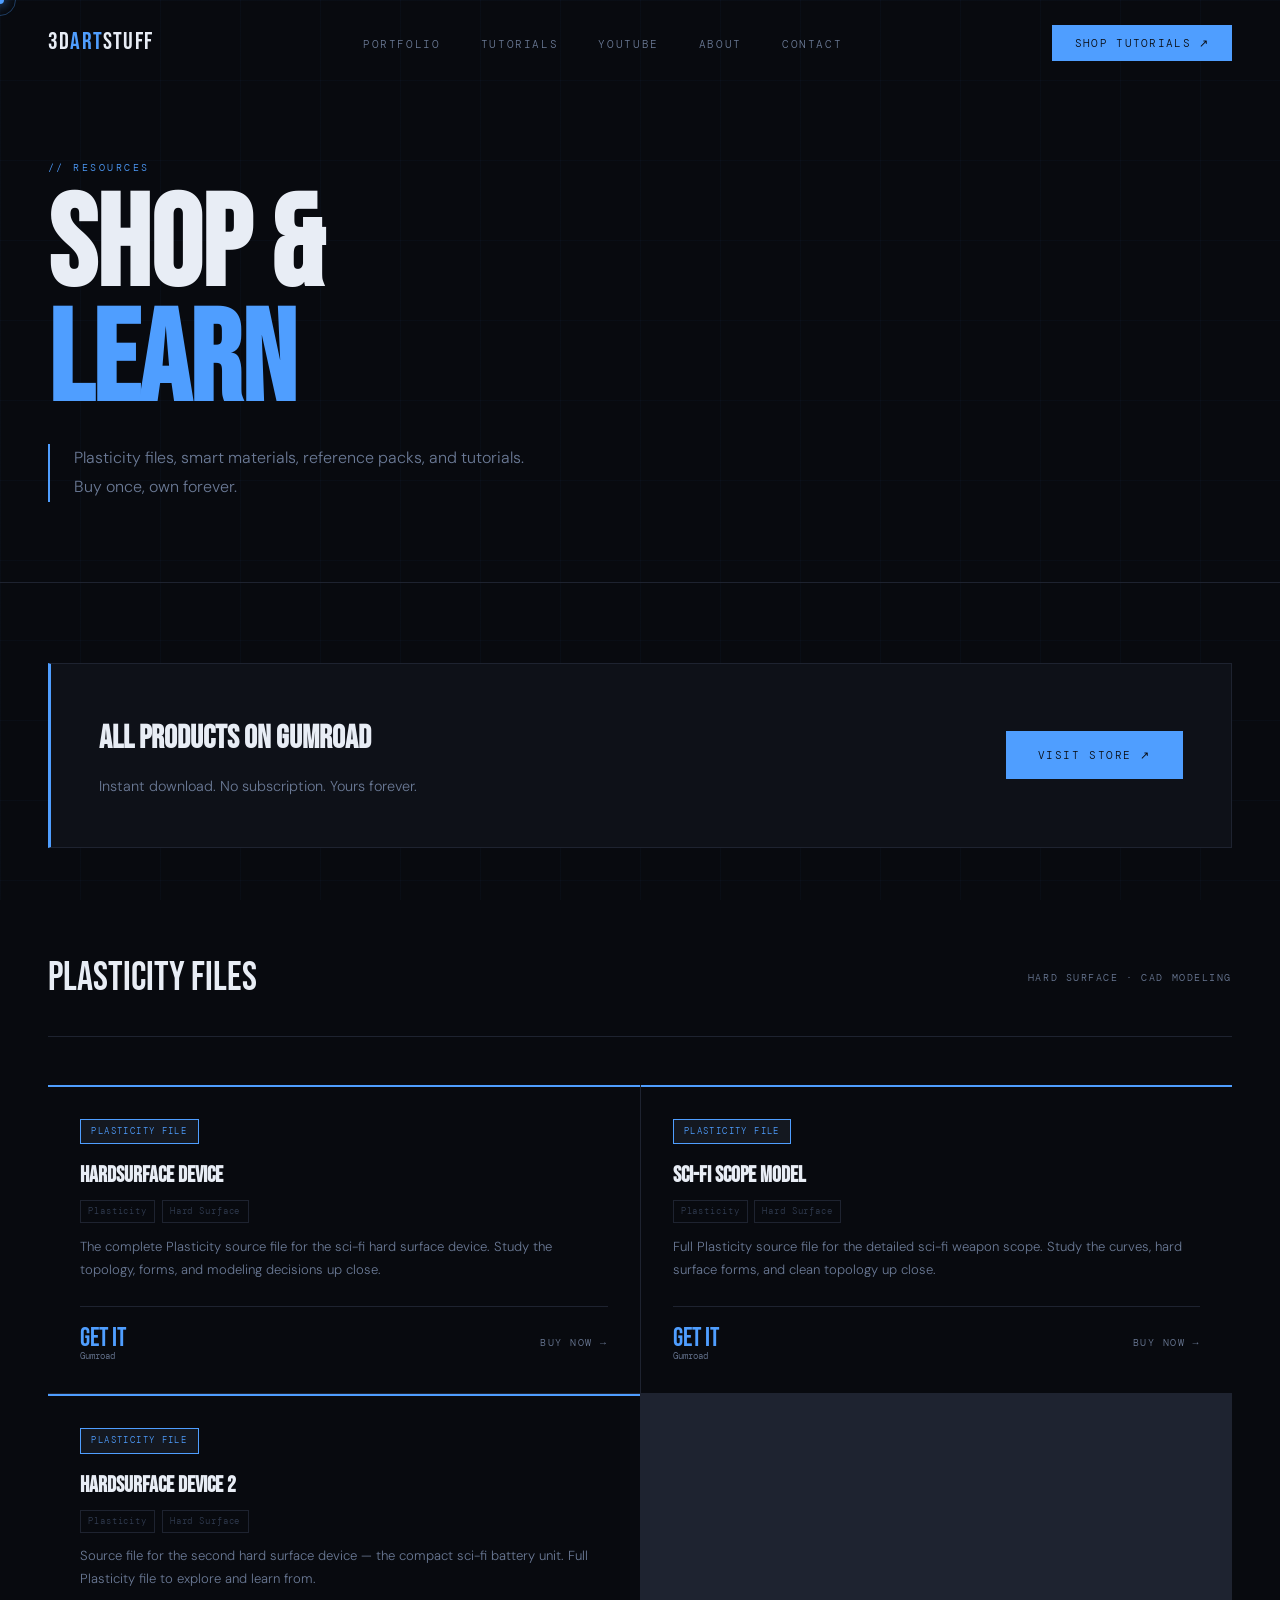
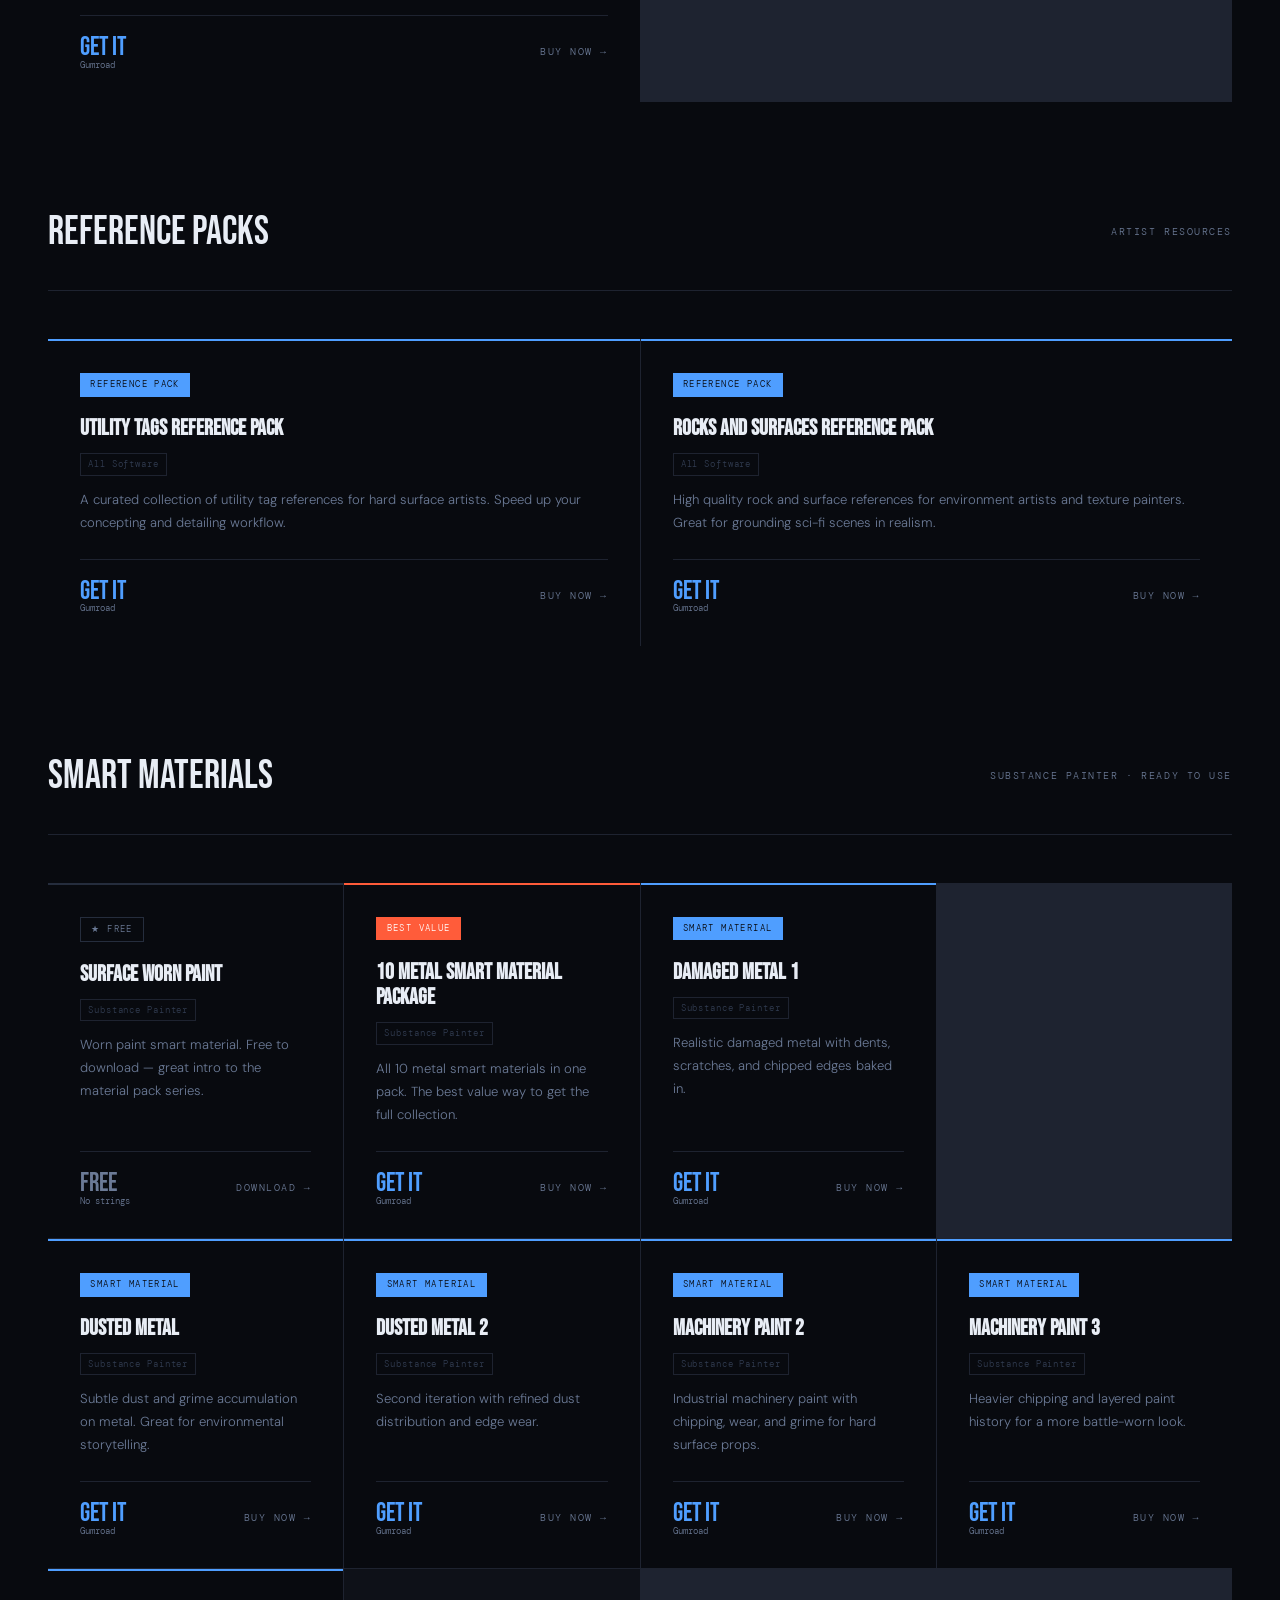
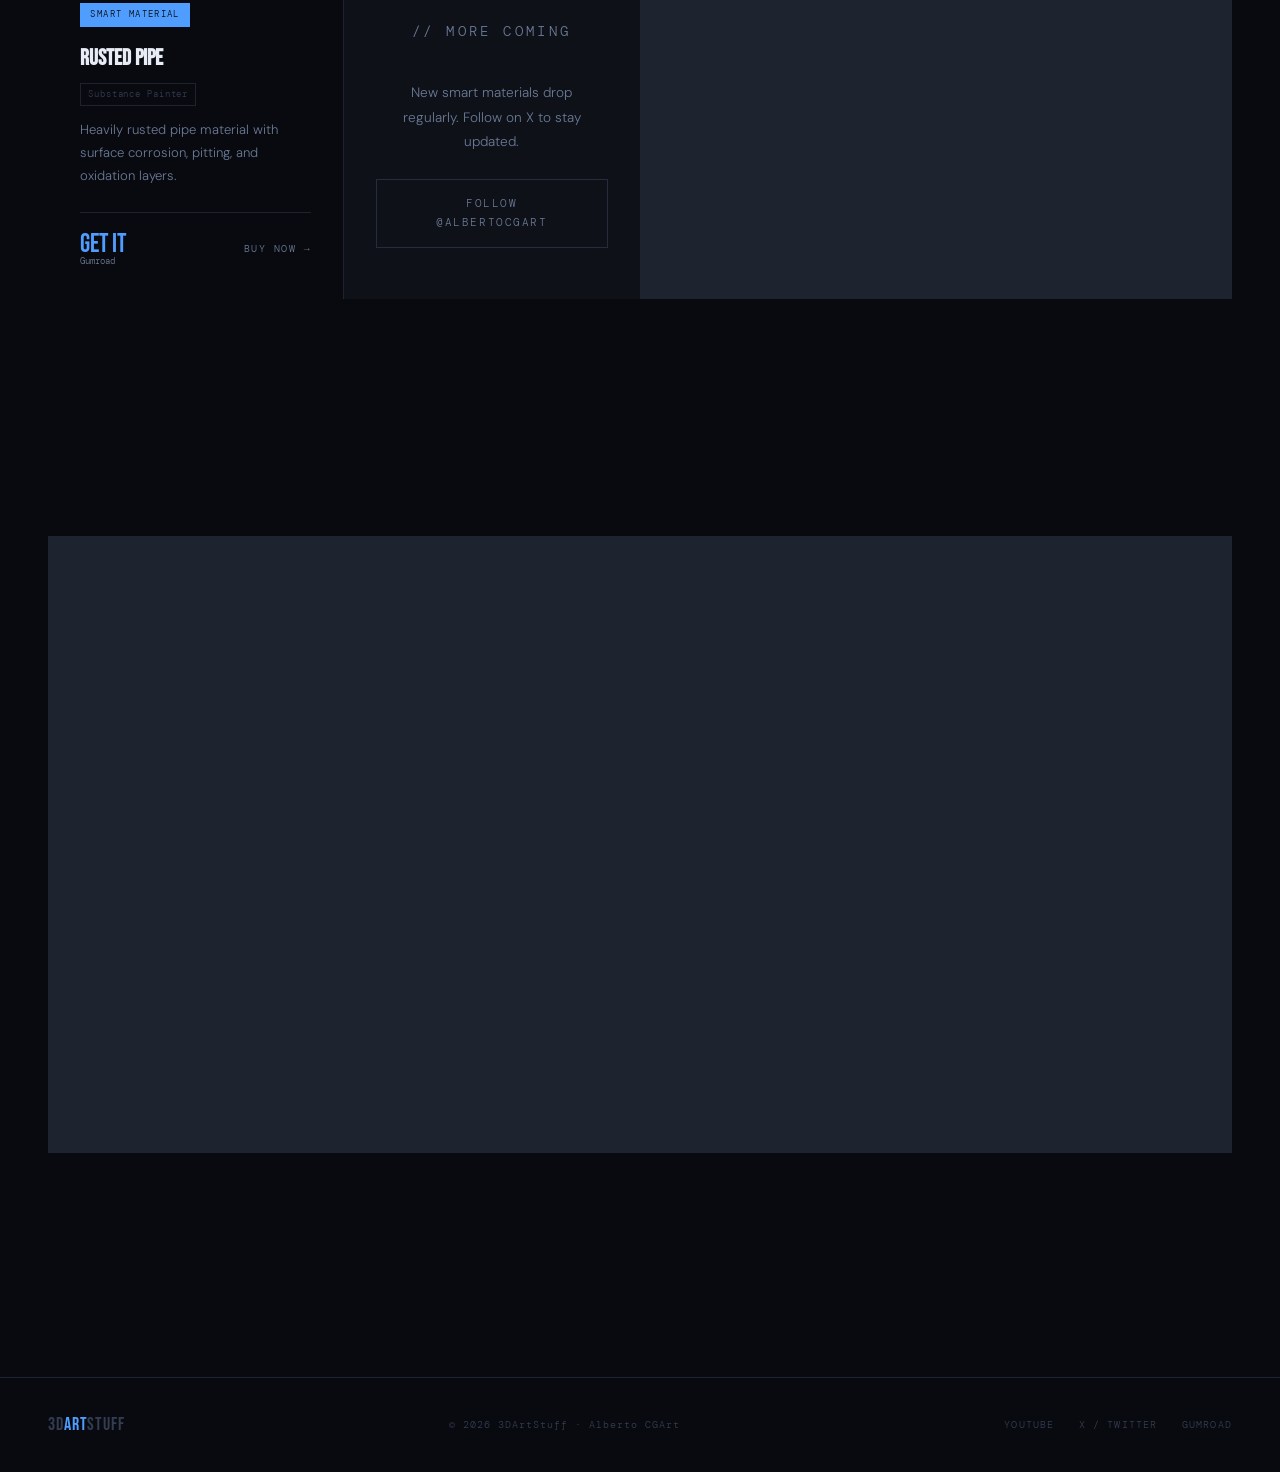
==== commit 5a384c21: "Fix all Gumroad product links" ====
--- a/tutorials.html
+++ b/tutorials.html
@@ -118,6 +118,16 @@
         </div>
         <div class="tut-card is-paid reveal">
           <span class="t-badge file">Plasticity File</span>
+          <h3 class="t-title">Sci-Fi Scope Model</h3>
+          <div class="t-tools"><span class="t-tool">Plasticity</span><span class="t-tool">Hard Surface</span></div>
+          <p class="t-desc">Full Plasticity source file for the detailed sci-fi weapon scope. Study the curves, hard surface forms, and clean topology up close.</p>
+          <div class="t-footer">
+            <div class="t-price">Get it<small>Gumroad</small></div>
+            <a href="https://albertocgart.gumroad.com/l/rneac" target="_blank" class="t-link">Buy Now →</a>
+          </div>
+        </div>
+        <div class="tut-card is-paid reveal">
+          <span class="t-badge file">Plasticity File</span>
           <h3 class="t-title">HardSurface Device 2</h3>
           <div class="t-tools"><span class="t-tool">Plasticity</span><span class="t-tool">Hard Surface</span></div>
           <p class="t-desc">Source file for the second hard surface device — the compact sci-fi battery unit. Full Plasticity file to explore and learn from.</p>
